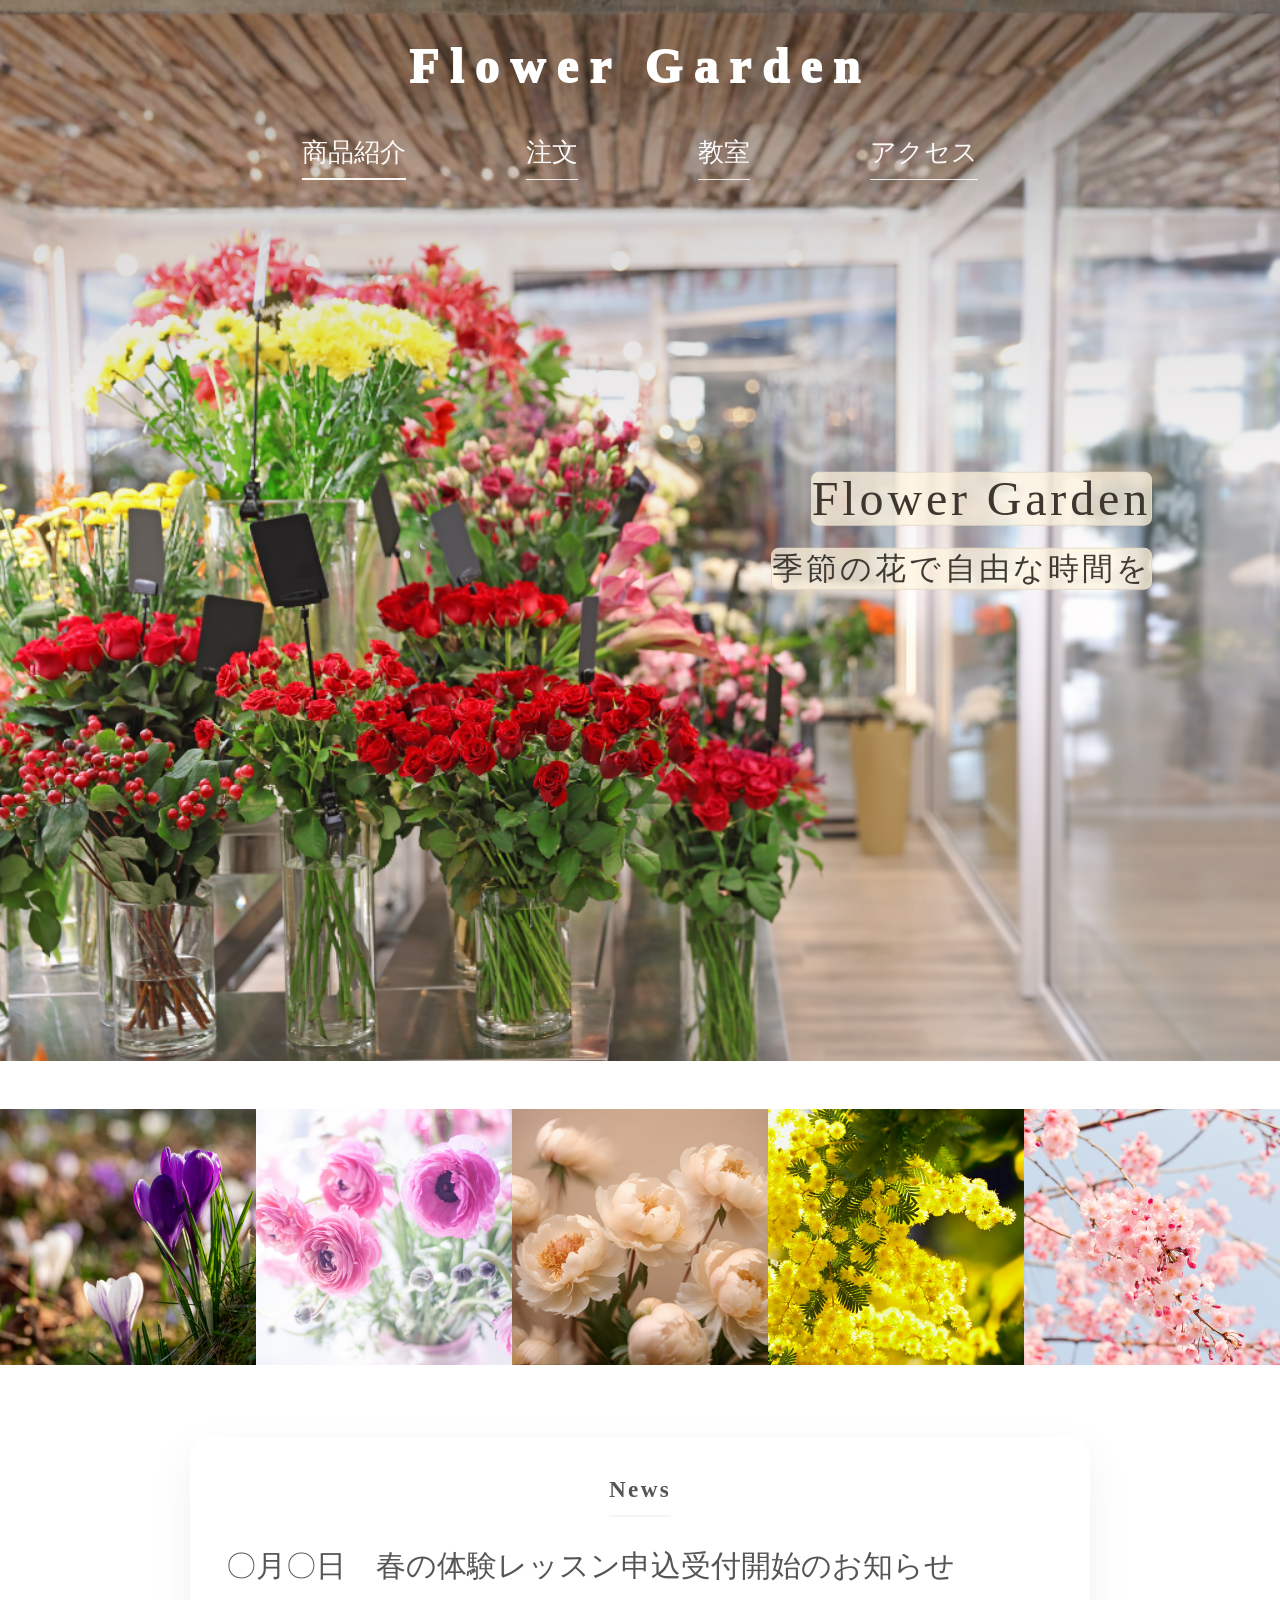
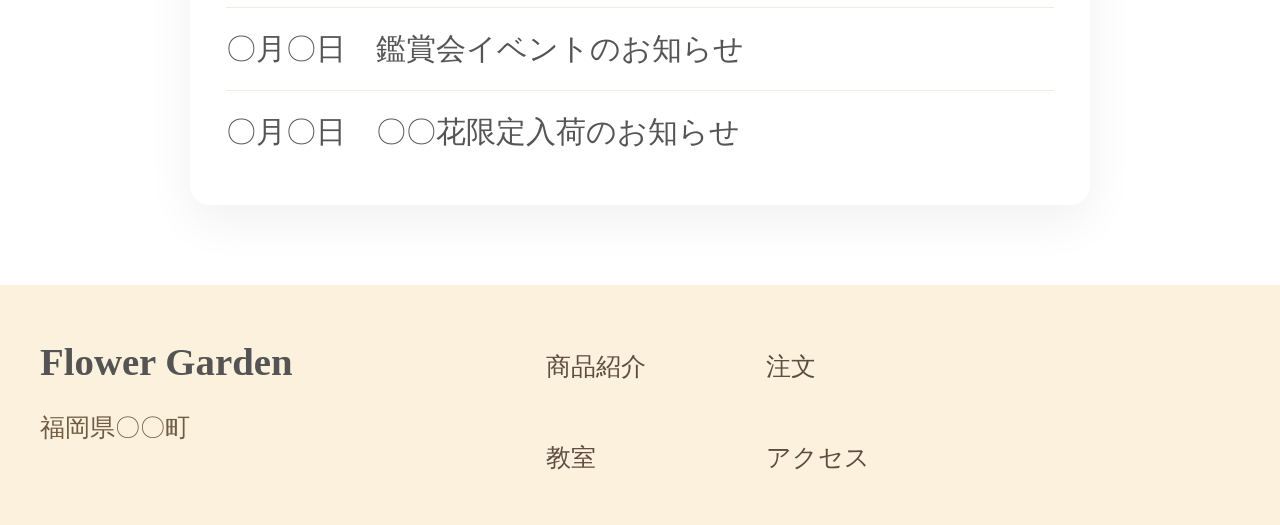
==== index.html @ ad6d9f2e "HPの完成" ====
<!DOCTYPE html>
<html lang="ja">
<head>
  <meta charset="UTF-8">
  <meta name="viewport" content="width=device-width, initial-scale=1.0">
  <title>Flower Garden</title>
  <link rel="stylesheet" href="css/style.css">
</head>
<body>
  <header class="hero-section">
    <img class="hero-image" src="images/top_background.png" alt="Flower Garden">
    <div class="hero-overlay"></div>
    <div class="site-header">
      <p class="site-title">Flower Garden</p>
      <nav class="site-nav">
        <a href="pages/products.html" class="active">商品紹介</a>
        <a href="pages/order.html">注文</a>
        <a href="pages/lesson.html">教室</a>
        <a href="pages/access.html">アクセス</a>
      </nav>
    </div>
    <div class="hero-copy">
      <h1>Flower Garden</h1>
      <p>季節の花で自由な時間を</p>
    </div>
  </header>

  <main>
    <section class="flower-gallery">
      <div class="gallery-item"><img src="images/top_flower1.png" alt="花の画像1"></div>
      <div class="gallery-item"><img src="images/top_flower2.png" alt="花の画像2"></div>
      <div class="gallery-item"><img src="images/top_flower3.png" alt="花の画像3"></div>
      <div class="gallery-item"><img src="images/top_flower4.png" alt="花の画像4"></div>
      <div class="gallery-item"><img src="images/top_flower5.png" alt="花の画像5"></div>
    </section>

    <section class="news-section" id="news">
      <div class="news-card">
        <h2>News</h2>
        <ul>
          <li>〇月〇日　春の体験レッスン申込受付開始のお知らせ</li>
          <li>〇月〇日　鑑賞会イベントのお知らせ</li>
          <li>〇月〇日　〇〇花限定入荷のお知らせ</li>
        </ul>
      </div>
    </section>
  </main>

  <footer class="site-footer">
    <div class="footer-brand">
      <h2>Flower Garden</h2>
      <p>福岡県〇〇町</p>
    </div>
    <div class="footer-links">
      <a href="pages/products.html">商品紹介</a>
      <a href="pages/order.html">注文</a>
      <a href="pages/lesson.html">教室</a>
      <a href="pages/access.html">アクセス</a>
    </div>
    <div class="footer-map">
      <iframe
        src="https://www.google.com/maps?q=%E7%A6%8F%E5%B2%A1%E7%9C%8C%E5%BA%81&output=embed"
        width="100%"
        height="170"
        style="border:0;"
        allowfullscreen=""
        loading="lazy"
        referrerpolicy="no-referrer-when-downgrade">
      </iframe>
    </div>
  </footer>
</body>
</html>
---- css/style.css ----
/* ページ全体のベース */
:root {
  color-scheme: light;
  color: #545454;
  background-color: white;
  font-family: "BIZ UDPMincho";
  line-height: 1.8;
}

* {
  box-sizing: border-box;
}

body {
  margin: 0;
  overflow-x: hidden;
}

a {
  color: inherit;
  text-decoration: none;
}

.hero-section {
  position: relative;
  padding: 0;
  display: block;
}

.hero-section.order-header {
  height: 240px;
  overflow: hidden;
}

.hero-section.order-header .hero-image {
  width: 100%;
  height: 100%;
  object-fit: cover;
  object-position: top;
}

.hero-image {
  display: block;
  width: 100%;
  height: auto;
}

.hero-overlay {
  position: absolute;
  inset: 0;
  background: linear-gradient(180deg, rgba(0,0,0,0.34) 0%, rgba(0,0,0,0.12) 24%, rgba(0,0,0,0) 55%);
}

.hero-section.order-header .hero-overlay {
  background: rgba(0,0,0,0.34); /* ← これだけでOK */
}

.hero-content {
  position: absolute;
  inset: 0;
  width: 100%;
  margin: 0;
  padding: 0;
  z-index: 1;
  display: flex;
  flex-direction: column;
  justify-content: flex-end;
  padding-bottom: 40px;
}

.site-header {
  position: absolute;
  top: 24px;
  left: 0;
  width: 100%;
  display: flex;
  flex-direction: column;
  align-items: center;
  gap: 20px;
  padding: 0 24px;
  z-index: 2;
}

.site-title {
  font-size: 48px;
  font-weight: 1000;
  letter-spacing: 0.24em;
  color: white;
  margin: 0;
  text-shadow: 0 16px 40px rgba(0, 0, 0, 0.28);
}

.site-nav {
  display: flex;
  flex-wrap: wrap;
  gap: 120px;
  justify-content: center;
}

.site-nav a {
  color: white;
  font-size: 26px;
  font-weight: 500;
  opacity: 0.96;
  padding-bottom: 2px;
  border-bottom: 1px solid rgba(255,255,255,0.9);
  transition: opacity 0.2s ease, border-color 0.2s ease;
}

.site-nav a:hover {
  opacity: 1;
  border-color: rgba(255,255,255,1);
}

.site-nav a.active {
  border-bottom: 2px solid rgba(255,255,255,1);
  padding-bottom: 1px;
}

.hero-copy {
  position: absolute;
  top: 50%;
  right: 10%;
  transform: translateY(-50%);
  display: block;
  max-width: min(420px, calc(100% - 64px));
  width: auto;
  z-index: 2;
  text-align: right;
}

.hero-copy h1,
.hero-copy p {
  display: inline-block;
  background: rgba(255, 244, 223, 0.74);
  padding: 0px 0px;
  border-radius: 8px;
  border: 1px solid rgba(230, 216, 195, 0.9);
}

.hero-copy h1 {
  margin: 0 0 12px;
  font-size: 48px;
  font-weight: 400;
  letter-spacing: 0.08em;
  color: #3f362f;
  line-height: 1.1;
  white-space: nowrap;
  max-width: calc(100vw - 112px);
  overflow: hidden;
  text-overflow: ellipsis;
}

.hero-copy p {
  margin: 0;
  font-size: 30.8px;
  line-height: 1.3;
  color: #3f3a33;
  text-align: left;
  letter-spacing: 0.1em;
  max-width: calc(100vw - 112px);
}

.flower-gallery {
  display: grid;
  grid-template-columns: repeat(5, 1fr);
  gap: 0;
  width: 100vw;
  max-width: 100vw;
  margin: 48px 0 32px;
  position: relative;
  z-index: 2;
}

.gallery-item {
  overflow: hidden;
  border-radius: 0;
  box-shadow: none;
}

.gallery-item img {
  display: block;
  width: 100%;
  height: 100%;
  object-fit: cover;
}

.news-section {
  width: min(900px, calc(100% - 48px));
  margin: 0 auto 40px;
  padding: 40px 0;
}

.product-section {
  width: min(1080px, calc(100% - 48px));
  margin: 0 auto 40px;
  padding: 40px 0;
  text-align: center;
}

.order-section {
  width: min(980px, calc(100% - 48px));
  margin: 0 auto 34px;
  padding: 24px 0 0;
  text-align: center;
}

.order-section h1 {
  margin: 0 auto 16px;
  display: inline-block;
  font-size: 36px;
  font-weight: 400;
  line-height: 1.2;
  color: #555;
  padding: 0 36px 4px;
  border-bottom: 2px solid #555;
}

.order-visual {
  width: min(920px, 100%);
  min-height: 555px;
  margin: 0 auto;
  padding: 64px 30px 66px;
  background:
    linear-gradient(rgba(252, 252, 252, 0.8), rgba(252, 252, 252, 0.8)),
    url("../images/custom-1.png") center / cover no-repeat;
}

.custom-order-visual {
  width: min(920px, 100%);
  min-height: 0;
  padding: 18px 30px 66px;
}

.custom-order-copy {
  margin: 0 0 34px;
  color: #111;
  text-align: left;
}

.custom-order-copy h2 {
  margin: 0 0 28px;
  font-size: 28px;
  font-weight: 400;
  line-height: 1.4;
  color: #555;
}

.custom-order-copy p {
  margin: 0;
  font-size: 22px;
  line-height: 1.8;
}

.order-form {
  width: min(860px, 100%);
  margin: 0 auto;
  padding: 22px 24px 40px;
  background: rgba(88, 88, 88, 0.72);
  border-radius: 36px;
  color: white;
  text-align: left;
}

.order-form h2 {
  margin: 0 0 6px;
  font-size: 24px;
  font-weight: 700;
  line-height: 1.35;
  text-align: center;
}

.order-form label,
.order-form legend {
  display: block;
  margin: 6px 0 2px;
  font-size: 20px;
  font-weight: 700;
  line-height: 1.4;
}

.order-form input[type="text"],
.order-form input[type="tel"],
.order-form input[type="email"],
.order-form textarea {
  display: block;
  width: 100%;
  padding: 4px 10px;
  border: 3px solid #9fcda2;
  border-radius: 8px;
  background: white;
  color: #333;
  font: inherit;
  line-height: 1.2;
}

.order-form input[type="text"],
.order-form input[type="tel"],
.order-form input[type="email"] {
  height: 34px;
}

.order-form textarea {
  min-height: 150px;
  resize: vertical;
}

.order-form input:focus,
.order-form textarea:focus {
  outline: 2px solid #0bb653;
  outline-offset: 1px;
}

.order-form fieldset {
  margin: 6px 0 2px;
  padding: 0;
  border: 0;
}

.custom-order-form {
  width: min(820px, 100%);
  padding: 14px 14px 20px;
  border-radius: 32px;
}

.checkbox-list {
  display: grid;
  grid-template-columns: repeat(3, max-content);
  gap: 0 28px;
  width: 100%;
  min-height: 44px;
  padding: 6px 10px;
  align-items: center;
  background: white;
  border: 3px solid #9fcda2;
  border-radius: 8px;
  color: #333;
}

.checkbox-list label {
  display: inline-flex;
  align-items: center;
  margin: 0;
  font-size: 16px;
  font-weight: 400;
  line-height: 1.3;
  white-space: nowrap;
}

.checkbox-list input {
  width: 14px;
  height: 14px;
  margin: 0 4px 0 0;
}

.form-actions {
  margin-top: 20px;
  text-align: center;
}

.order-submit {
  min-width: 120px;
  padding: 8px 32px;
  border: 0;
  border-radius: 999px;
  background: #08b853;
  color: white;
  font: inherit;
  font-size: 20px;
  line-height: 1.2;
  cursor: pointer;
  transition: transform 0.15s ease, opacity 0.15s ease;
}

.order-submit:hover {
  transform: translateY(-1px);
  opacity: 0.92;
}

.lesson-section {
  width: min(980px, calc(100% - 48px));
  margin: 0 auto 34px;
  padding: 24px 0 0;
  color: #111;
}

.lesson-section h1 {
  margin: 0 auto 22px;
  display: table;
  font-size: 36px;
  font-weight: 400;
  line-height: 1.2;
  color: #555;
  padding: 0 36px 4px;
  border-bottom: 2px solid #555;
}

.lesson-intro,
.lesson-feature {
  width: min(760px, 100%);
  margin: 0 auto;
  font-size: 21px;
  line-height: 1.8;
}

.lesson-intro p {
  margin: 0 0 34px;
}

.lesson-intro dl {
  margin: 0 0 50px;
}

.lesson-intro dl div {
  display: flex;
}

.lesson-intro dt,
.lesson-intro dd {
  margin: 0;
  font-weight: 400;
}

.lesson-month {
  margin: 0 0 2px;
  color: #f43c55;
  font-weight: 700;
}

.lesson-feature p {
  margin: 0 0 28px;
}

.lesson-image-wrap {
  width: min(620px, 100%);
  margin: 28px auto 64px;
}

.lesson-image-wrap img {
  display: block;
  width: 100%;
  height: auto;
  border-radius: 12px;
}

.lesson-form {
  width: min(760px, 100%);
  margin: 0 auto;
  padding: 12px 14px 24px;
  background: #fff3dd;
  border: 2px solid #bee5bf;
  border-radius: 32px;
  color: #111;
  text-align: left;
}

.lesson-form h2 {
  margin: 0 0 4px;
  font-size: 24px;
  font-weight: 400;
  line-height: 1.4;
  text-align: center;
}

.lesson-form label,
.lesson-form legend {
  display: block;
  margin: 8px 0 4px;
  font-size: 20px;
  font-weight: 400;
  line-height: 1.4;
}

.lesson-form input[type="text"],
.lesson-form input[type="tel"],
.lesson-form input[type="email"] {
  display: block;
  width: 100%;
  height: 36px;
  padding: 4px 10px;
  border: 3px solid #aee4b7;
  border-radius: 8px;
  background: white;
  color: #333;
  font: inherit;
  line-height: 1.2;
}

.lesson-form fieldset {
  margin: 8px 0 0;
  padding: 0;
  border: 0;
}

.lesson-date-list {
  display: grid;
  gap: 14px;
  min-height: 206px;
  padding: 10px;
  background: white;
  border: 3px solid #aee4b7;
  border-radius: 8px;
}

.lesson-date-list label {
  display: inline-flex;
  align-items: center;
  margin: 0;
  font-size: 16px;
  line-height: 1.4;
}

.lesson-date-list input {
  width: 14px;
  height: 14px;
  margin: 0 3px 0 0;
}

.lesson-form input:focus {
  outline: 2px solid #f43c55;
  outline-offset: 1px;
}

.lesson-submit {
  min-width: 126px;
  padding: 8px 28px;
  border: 0;
  border-radius: 999px;
  background: #f43c55;
  color: white;
  font: inherit;
  font-size: 20px;
  line-height: 1.2;
  cursor: pointer;
  transition: transform 0.15s ease, opacity 0.15s ease;
}

.lesson-submit:hover {
  transform: translateY(-1px);
  opacity: 0.92;
}

.access-section {
  width: min(980px, calc(100% - 48px));
  margin: 0 auto 34px;
  padding: 24px 0 0;
  color: #555;
  text-align: center;
}

.access-section h1 {
  margin: 0 auto 16px;
  display: inline-block;
  font-size: 36px;
  font-weight: 400;
  line-height: 1.2;
  color: #555;
  padding: 0 36px 4px;
  border-bottom: 2px solid #555;
}

.access-shop-image {
  width: 100%;
  margin: 0 auto 28px;
}

.access-shop-image img {
  display: block;
  width: 100%;
  height: auto;
}

.access-map {
  width: min(680px, 100%);
  height: 330px;
  margin: 0 auto 28px;
}

.access-map iframe {
  display: block;
  width: 100%;
  height: 100%;
}

.access-info {
  width: min(520px, 100%);
  margin: 0 auto;
  padding: 28px 20px 26px;
  background: #f9e8e8;
  border-radius: 28px;
  color: #555;
  text-align: left;
  font-size: 16px;
  line-height: 1.65;
}

.access-info p {
  margin: 0 0 22px;
}

.access-info p:last-child {
  margin-bottom: 0;
}

.product-section h1 {
  margin: 0 auto 32px;
  display: inline-block;
  font-size: 48px;
  letter-spacing: 0.1em;
  color: #3f362f;
  padding-bottom: 8px;
  border-bottom: 2px solid #3f362f;
  text-align: center;
}

.product-section h2 {
  font-size: 36px;
}

.category-group {
  margin-bottom: 48px;
}

.category-title {
  margin: 0 0 24px;
  font-size: 1.7rem;
  color: #3f362f;
  border-bottom: 1px solid #e9dcc8;
  padding-bottom: 12px;
  text-align: left;
}

.product-grid {
  display: grid;
  grid-template-columns: repeat(3, minmax(0, 1fr));
  gap: 40px;
}

.product-card {
  background: white;
  border: none;
  display: flex;
  flex-direction: column;
}

.product-image-wrap {
  position: relative;
  width: 100%;
  padding: 0; 
}

.product-image-wrap::before {
  content: "";
  position: absolute;
  top: -2px;
  left: -2px;
  right: -2px;
  bottom: -2px;
  background: rgba(255, 117, 31, 0.4);
  filter: blur(15px);
  z-index: 0;
  border-radius: 3px;
}

.product-image-wrap img {
  position: relative;
  z-index: 1;
  width: 100%;
  display: block;
  object-fit: cover;
  aspect-ratio: 1 / 1;
}

.product-card.portrait img {
  aspect-ratio: 3 / 4;
}

.product-card-content {
  padding: 22px;
  display: flex;
  flex-direction: column;
  flex-grow: 1
}

.product-card h3 {
  margin: 0;
  font-size: 20px;
  color: #c72d46;
  letter-spacing: 1px;
}

.product-card p {
  margin: 0 auto 20px auto;
  color: #555;
  line-height: 1.7;
  font-size: 18px;
  text-align: left;
  max-width: 100%;
}

.product-card .price {
  margin-top: auto;
  color: #3f362f;
  margin-bottom: 16px;
  font-size: 20px;
}

.custom-order-wrap {
  text-align: center;
  margin: 30px 0;
}

.btn-primary {
  display: inline-block;
  padding: 14px 30px;
  background-color: #bee5bf; 
  color: #000000; 
  border: none;
  border-radius: 999px; 
  font-size: 20px;
  text-align: center;
  cursor: pointer;
  line-height:1.6;
  transition: transform 0.15s ease, box-shadow 0.15s ease, opacity 0.15s ease;
}

.btn-primary:hover {
  transform: translateY(-1px);
  box-shadow: 0 5px 10px rgba(0,0,0,0.25);
  opacity: 0.95;
}

.btn-primary:active {
  transform: translateY(1px);
  box-shadow: 0 2px 4px rgba(0,0,0,0.2);
  opacity: 0.9;
}

@media (max-width: 960px) {
  .product-grid {
    grid-template-columns: repeat(2, minmax(0, 1fr));
  }

  .order-visual {
    padding: 44px 26px 48px;
  }

  .custom-order-visual {
    padding: 18px 24px 48px;
  }

  .custom-order-copy p {
    font-size: 20px;
  }

  .lesson-intro,
  .lesson-feature,
  .lesson-form {
    width: min(760px, 100%);
  }

  .access-map {
    height: 300px;
  }

  .flower-gallery {
    grid-template-columns: repeat(2, minmax(0, 1fr));
    margin-top: -40px;
  }

  .site-footer {
    grid-template-columns: 1fr;
  }
}

@media (max-width: 640px) {
  .product-grid {
    grid-template-columns: 1fr;
  }

  .hero-section.order-header {
    height: 178px;
  }

  .order-section {
    width: min(100% - 20px, 980px);
    padding-top: 18px;
  }

  .order-section h1 {
    font-size: 30px;
  }

  .order-visual {
    min-height: auto;
    padding: 32px 14px 36px;
  }

  .custom-order-visual {
    padding: 18px 12px 34px;
  }

  .custom-order-copy {
    margin-bottom: 24px;
  }

  .custom-order-copy h2 {
    font-size: 23px;
    margin-bottom: 18px;
  }

  .custom-order-copy p {
    font-size: 17px;
    line-height: 1.75;
  }

  .lesson-section {
    width: min(100% - 20px, 980px);
    padding-top: 18px;
  }

  .lesson-section h1 {
    font-size: 30px;
  }

  .lesson-intro,
  .lesson-feature {
    font-size: 17px;
  }

  .lesson-intro p {
    margin-bottom: 24px;
  }

  .lesson-intro dl {
    margin-bottom: 36px;
  }

  .lesson-image-wrap {
    margin-bottom: 42px;
  }

  .lesson-form {
    padding: 14px 10px 24px;
    border-radius: 24px;
  }

  .lesson-form h2 {
    font-size: 22px;
  }

  .lesson-form label,
  .lesson-form legend {
    font-size: 17px;
  }

  .lesson-date-list {
    gap: 12px;
  }

  .access-section {
    width: min(100% - 20px, 980px);
    padding-top: 18px;
  }

  .access-section h1 {
    font-size: 30px;
  }

  .access-shop-image img {
    aspect-ratio: 4 / 3;
  }

  .access-map {
    height: 260px;
  }

  .access-info {
    border-radius: 22px;
    font-size: 15px;
  }

  .order-form {
    padding: 20px 12px 32px;
    border-radius: 24px;
  }

  .custom-order-form {
    padding: 18px 10px 24px;
  }

  .order-form h2 {
    font-size: 22px;
  }

  .order-form label,
  .order-form legend {
    font-size: 17px;
  }

  .checkbox-list {
    grid-template-columns: repeat(2, max-content);
    gap: 2px 18px;
  }

  .order-form textarea {
    min-height: 120px;
  }

  .site-header {
    flex-direction: column;
    align-items: flex-start;
    gap: 14px;
    top: 16px;
  }

  .site-nav {
    flex-wrap: wrap;
    gap: 14px;
  }

  .hero-copy {
    margin: 0 0 40px auto;
    padding: 20px;
  }

  .flower-gallery {
    grid-template-columns: 1fr;
    margin-top: 24px;
  }
}

.news-card {
  background: white;
  border-radius: 20px;
  padding: 32px 36px;
  box-shadow: 0 16px 48px rgba(17, 17, 17, 0.06);
}

.news-card h2 {
  margin: 0 auto 8px;
  font-size: 1.45rem;
  letter-spacing: 0.1em;
  text-align: center;
  color: #555;
  position: relative;
  display: table;
}

.news-card h2::after {
  content: "";
  display: block;
  width: 100%;
  height: 2px;
  background: whitesmoke;
  margin: 4px auto 0;
}

.news-card ul {
  list-style: none;
  margin: 0;
  padding: 0;
}

.news-card li {
  padding: 14px 0;
  font-size:30px;
  border-bottom: 1px solid #f0ebe4;
  color: #555;
}

.news-card li:last-child {
  border-bottom: none;
}

.site-footer {
  background: #fbf1dd;
  padding: 42px 40px 28px;
  display: grid;
  grid-template-columns: 1.4fr 1fr 1fr;
  gap: 18px;
  width: 100%;
  margin: 0;
  border-radius: 0;
}

.footer-brand h2 {
  margin: 0 0 8px;
  font-size: 38.8px;
}

.footer-brand p {
  margin: 0;
  color: #6f5d43;
  font-size: 25px;
}

.footer-links {
  display: grid;
  grid-template-columns: repeat(2, max-content);
  gap: 12px 120px;
  justify-content: center;
  align-items: center;
}

.footer-links a {
  color: #5f4c3d;
  font-size: 25px;
}

.footer-map {
  display: flex;
  align-items: center;
  justify-content: center;
}

.map-placeholder {
  width: 100%;
  min-height: 170px;
  border-radius: 20px;
  background: repeating-linear-gradient(45deg, #e9dcc8 0 16px, #f7eddf 16px 32px);
  display: flex;
  align-items: center;
  justify-content: center;
  color: #7a6751;
  font-weight: 700;
  letter-spacing: 0.12em;
}

@media (max-width: 960px) {
  .flower-gallery {
    grid-template-columns: repeat(2, minmax(0, 1fr));
    margin-top: -40px;
  }

  .site-footer {
    grid-template-columns: 1fr;
  }
}

@media (max-width: 640px) {
  .site-header {
    flex-direction: column;
    align-items: flex-start;
    gap: 14px;
    top: 16px;
  }

  .site-nav {
    flex-wrap: wrap;
    gap: 14px;
  }

  .hero-copy {
    margin: 0 0 40px auto;
    padding: 20px;
  }

  .flower-gallery {
    grid-template-columns: 1fr;
    margin-top: 24px;
  }
}
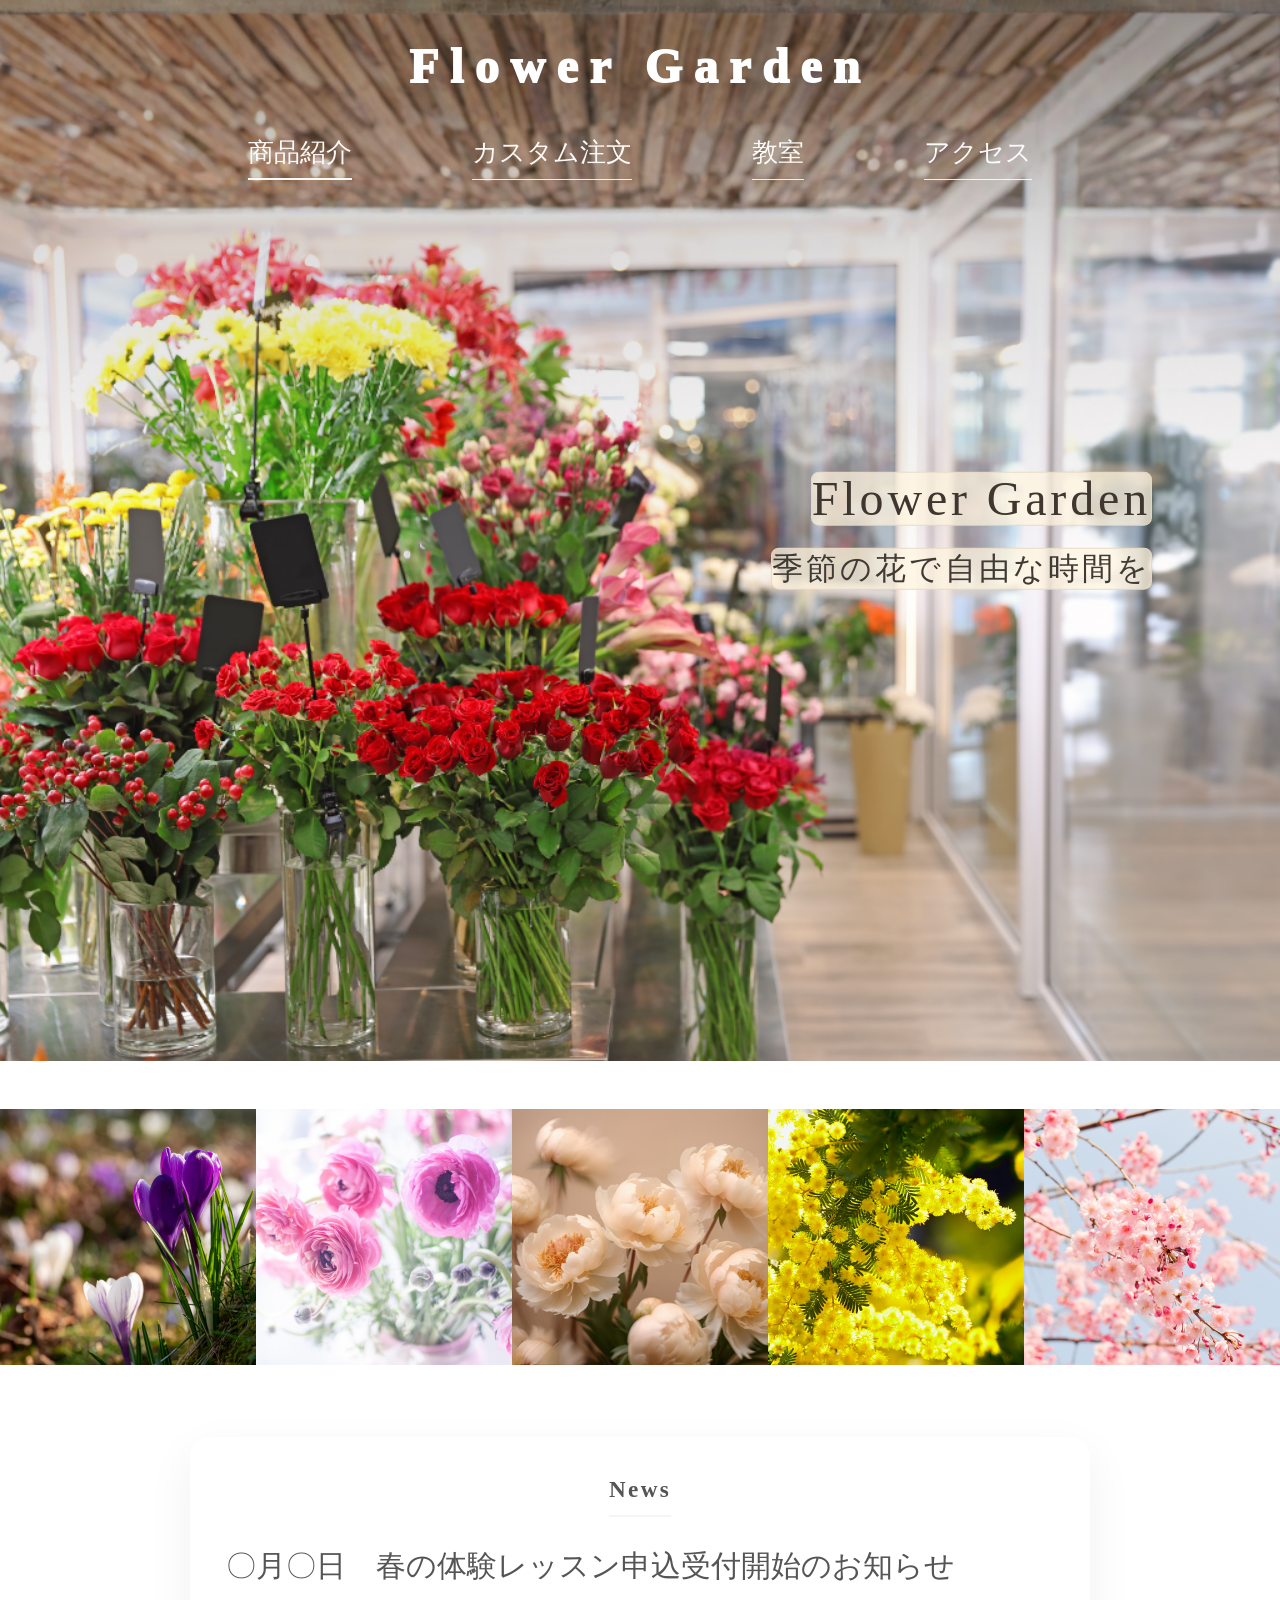
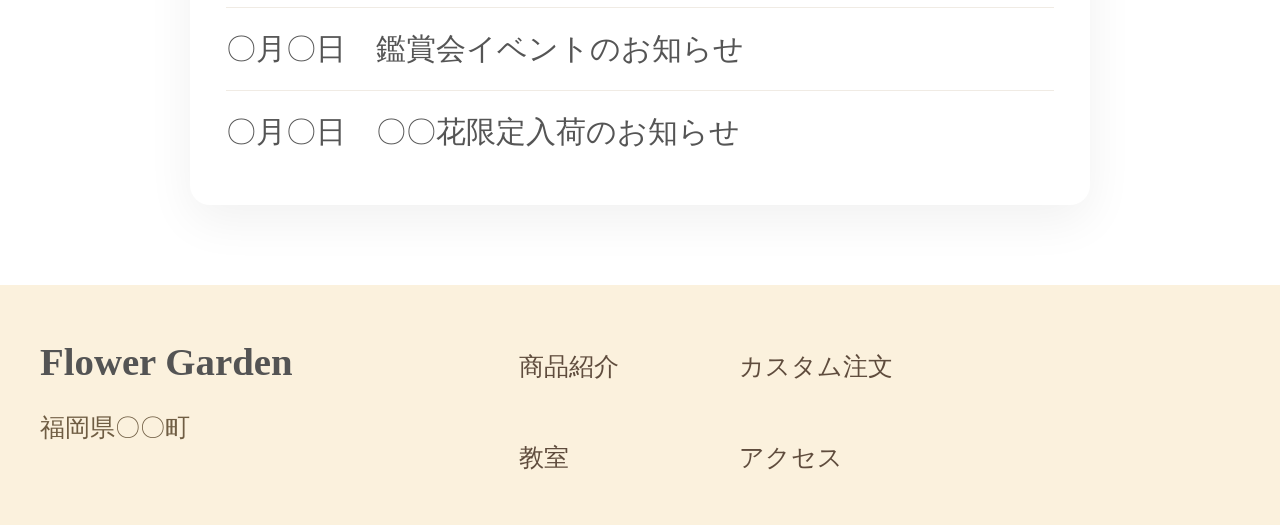
==== commit d12e92e0: "ヘッダー、フッターの注文をカスタム注文に変更、リンク先も変更しました。" ====
--- a/index.html
+++ b/index.html
@@ -14,7 +14,7 @@
       <p class="site-title">Flower Garden</p>
       <nav class="site-nav">
         <a href="pages/products.html" class="active">商品紹介</a>
-        <a href="pages/order.html">注文</a>
+        <a href="pages/custom-order.html">カスタム注文</a>
         <a href="pages/lesson.html">教室</a>
         <a href="pages/access.html">アクセス</a>
       </nav>
@@ -53,7 +53,7 @@
     </div>
     <div class="footer-links">
       <a href="pages/products.html">商品紹介</a>
-      <a href="pages/order.html">注文</a>
+      <a href="pages/custom-order.html">カスタム注文</a>
       <a href="pages/lesson.html">教室</a>
       <a href="pages/access.html">アクセス</a>
     </div>
--- a/css/style.css
+++ b/css/style.css
@@ -206,30 +206,33 @@
 }
 
 .order-section h1 {
-  margin: 0 auto 16px;
   display: inline-block;
-  font-size: 36px;
-  font-weight: 400;
-  line-height: 1.2;
-  color: #555;
-  padding: 0 36px 4px;
-  border-bottom: 2px solid #555;
+  margin: 0 auto 32px;
+  font-size: 48px;
+  letter-spacing: 0.1em;
+  color: #3f362f;
+  padding-bottom: 8px;
+  border-bottom: 2px solid #3f362f;
+  text-align: center;
 }
 
 .order-visual {
   width: min(920px, 100%);
   min-height: 555px;
   margin: 0 auto;
-  padding: 64px 30px 66px;
+  padding: 20px 30px 34px;
   background:
     linear-gradient(rgba(252, 252, 252, 0.8), rgba(252, 252, 252, 0.8)),
-    url("../images/custom-1.png") center / cover no-repeat;
+    url("../images/order-21.png") center / cover no-repeat;
 }
 
 .custom-order-visual {
   width: min(920px, 100%);
   min-height: 0;
   padding: 18px 30px 66px;
+  background:
+    linear-gradient(rgba(252, 252, 252, 0.8), rgba(252, 252, 252, 0.8)),
+    url("../images/custom-1.png") center / cover no-repeat;
 }
 
 .custom-order-copy {
@@ -270,6 +273,44 @@
   text-align: center;
 }
 
+.product-order-form {
+  width: min(790px, 100%);
+  padding: 22px 14px 10px;
+}
+
+.product-order-form h2 {
+  margin-bottom: 10px;
+  font-size: 18px;
+}
+
+.order-product-summary {
+  margin: 0 0 10px;
+  color: white;
+}
+
+.order-product-summary p {
+  margin: 0 0 6px;
+  font-size: 26px;
+  line-height: 1.25;
+}
+
+.order-product-summary span {
+  margin-left: 2px;
+}
+
+.product-order-form label,
+.product-order-form legend {
+  margin: 4px 0 1px;
+  font-size: 16px;
+}
+
+.product-order-form input[type="text"],
+.product-order-form input[type="tel"],
+.product-order-form input[type="email"] {
+  height: 31px;
+  padding: 2px 8px;
+}
+
 .order-form label,
 .order-form legend {
   display: block;
@@ -297,7 +338,7 @@
 .order-form input[type="text"],
 .order-form input[type="tel"],
 .order-form input[type="email"] {
-  height: 34px;
+  height: 48px;
 }
 
 .order-form textarea {
@@ -385,14 +426,14 @@
 }
 
 .lesson-section h1 {
-  margin: 0 auto 22px;
+  margin: 0 auto 32px;
   display: table;
-  font-size: 36px;
-  font-weight: 400;
-  line-height: 1.2;
-  color: #555;
-  padding: 0 36px 4px;
-  border-bottom: 2px solid #555;
+  font-size: 48px;
+  letter-spacing: 0.1em;
+  color: #3f362f;
+  padding-bottom: 8px;
+  border-bottom: 2px solid #3f362f;
+  text-align: center;
 }
 
 .lesson-intro,
@@ -432,15 +473,26 @@
 }
 
 .lesson-image-wrap {
+  position: relative;
   width: min(620px, 100%);
-  margin: 28px auto 64px;
+  margin: 48px auto 90px;
 }
 
 .lesson-image-wrap img {
   display: block;
   width: 100%;
   height: auto;
-  border-radius: 12px;
+}
+
+.lesson-image-wrap::after {
+  content: "";
+  position: absolute;
+  inset: 0;
+  background: #efb972;
+  transform: rotate(-10deg) translate(-10px, 14px);
+  filter: blur(20px);
+  z-index: -1; /* ← 影を画像の後ろへ確実に配置 */
+  opacity: 0.55;
 }
 
 .lesson-form {
@@ -476,7 +528,7 @@
 .lesson-form input[type="email"] {
   display: block;
   width: 100%;
-  height: 36px;
+  height: 48px;
   padding: 4px 10px;
   border: 3px solid #aee4b7;
   border-radius: 8px;
@@ -540,8 +592,12 @@
   opacity: 0.92;
 }
 
+input[type="radio"] {
+  transform: scale(1.3); /* ← 数字を変えると大きさ調整できる */
+  margin-right: 16px;     /* 拡大でズレるので余白を調整 */
+}
+
 .access-section {
-  width: min(980px, calc(100% - 48px));
   margin: 0 auto 34px;
   padding: 24px 0 0;
   color: #555;
@@ -549,31 +605,35 @@
 }
 
 .access-section h1 {
-  margin: 0 auto 16px;
+  margin: 0 auto 32px;
   display: inline-block;
-  font-size: 36px;
-  font-weight: 400;
-  line-height: 1.2;
-  color: #555;
-  padding: 0 36px 4px;
-  border-bottom: 2px solid #555;
+  font-size: 48px;
+  letter-spacing: 0.1em;
+  color: #3f362f;
+  padding-bottom: 8px;
+  border-bottom: 2px solid #3f362f;
+  text-align: center;
 }
 
 .access-shop-image {
-  width: 100%;
+  width: 100vw;
   margin: 0 auto 28px;
+  margin-left: calc(50% - 50vw);
+  overflow: hidden;
+  background-repeat: no-repeat;
 }
 
 .access-shop-image img {
   display: block;
   width: 100%;
   height: auto;
+  object-fit: cover;
 }
 
 .access-map {
-  width: min(680px, 100%);
-  height: 330px;
-  margin: 0 auto 28px;
+  width: 80%;
+  height: 990px;
+  margin: 48px auto 48px;
 }
 
 .access-map iframe {
@@ -583,14 +643,14 @@
 }
 
 .access-info {
-  width: min(520px, 100%);
+  width: 70%;
   margin: 0 auto;
   padding: 28px 20px 26px;
   background: #f9e8e8;
   border-radius: 28px;
   color: #555;
   text-align: left;
-  font-size: 16px;
+  font-size:28px;
   line-height: 1.65;
 }
 
@@ -742,7 +802,7 @@
   }
 
   .order-visual {
-    padding: 44px 26px 48px;
+    padding: 20px 24px 34px;
   }
 
   .custom-order-visual {
@@ -788,12 +848,12 @@
   }
 
   .order-section h1 {
-    font-size: 30px;
+    font-size: 48px;
   }
 
   .order-visual {
     min-height: auto;
-    padding: 32px 14px 36px;
+    padding: 18px 12px 30px;
   }
 
   .custom-order-visual {
@@ -820,7 +880,7 @@
   }
 
   .lesson-section h1 {
-    font-size: 30px;
+    font-size: 48px;
   }
 
   .lesson-intro,
@@ -864,7 +924,7 @@
   }
 
   .access-section h1 {
-    font-size: 30px;
+    font-size: 48px;
   }
 
   .access-shop-image img {
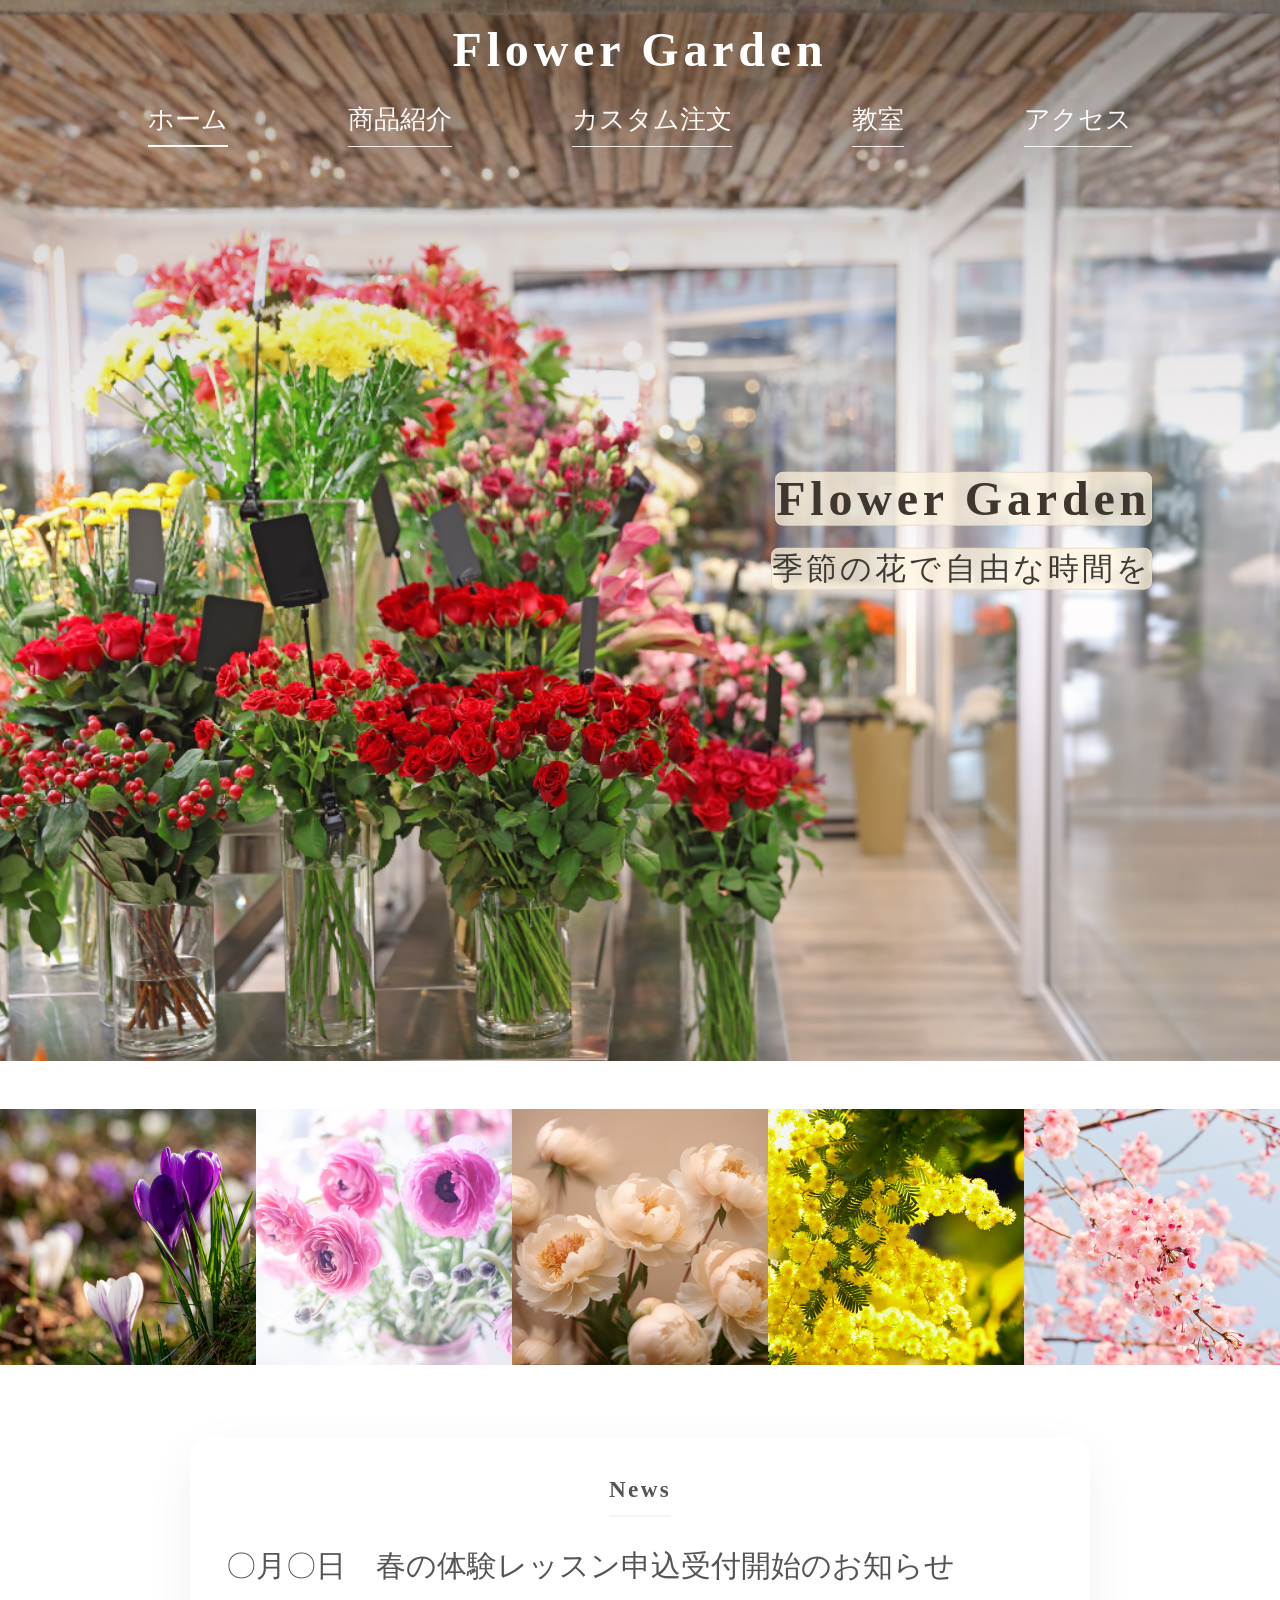
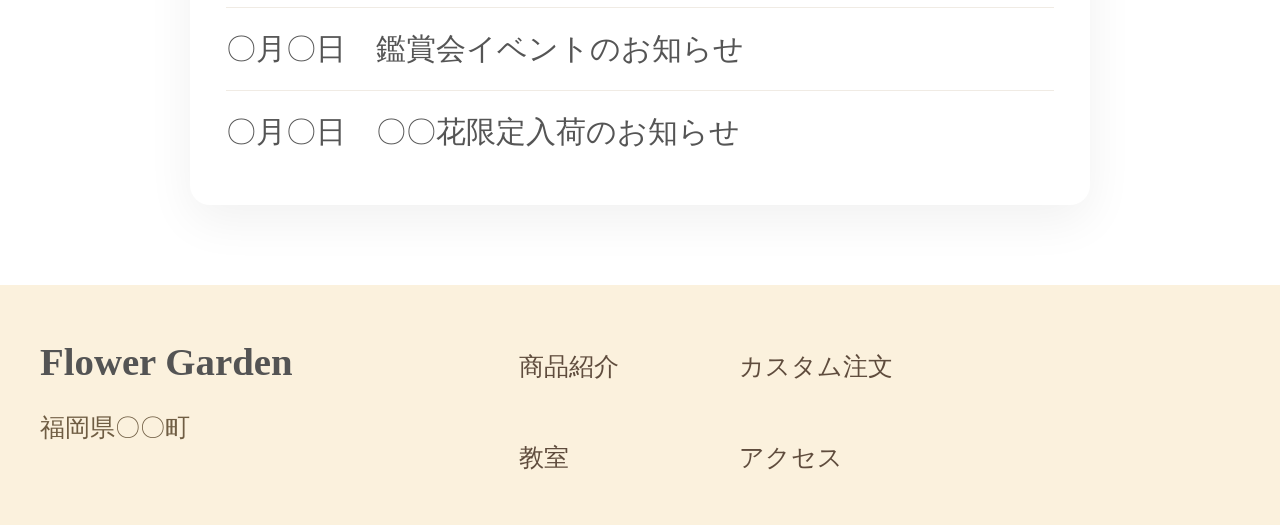
==== commit 1501194c: "ヘッダー背景画像を変更するため、以下のファイルを編集しました。" ====
--- a/index.html
+++ b/index.html
@@ -13,7 +13,8 @@
     <div class="site-header">
       <p class="site-title">Flower Garden</p>
       <nav class="site-nav">
-        <a href="pages/products.html" class="active">商品紹介</a>
+        <a href="index.html" class="active">ホーム</a>
+        <a href="pages/products.html">商品紹介</a>
         <a href="pages/custom-order.html">カスタム注文</a>
         <a href="pages/lesson.html">教室</a>
         <a href="pages/access.html">アクセス</a>
--- a/css/style.css
+++ b/css/style.css
@@ -5,10 +5,19 @@
   background-color: white;
   font-family: "BIZ UDPMincho";
   line-height: 1.8;
+  --heading-size: 48px;
+  --heading-weight: 700;
+  --heading-letter-spacing: 0.1em;
+  --heading-color: #3f362f;
+  --heading-line-height: 1.1;
 }
 
 * {
   box-sizing: border-box;
+}
+
+html {
+  overflow-y: scroll;
 }
 
 body {
@@ -19,6 +28,19 @@
 a {
   color: inherit;
   text-decoration: none;
+}
+
+.site-title,
+.hero-copy h1,
+.order-section h1,
+.lesson-section h1,
+.access-section h1,
+.product-section h1 {
+  font-size: var(--heading-size);
+  font-weight: var(--heading-weight);
+  letter-spacing: var(--heading-letter-spacing);
+  line-height: var(--heading-line-height);
+  color: var(--heading-color);
 }
 
 .hero-section {
@@ -28,15 +50,17 @@
 }
 
 .hero-section.order-header {
-  height: 240px;
+  height: 240px !important;
+  background-image: url("../images/header-1.png");
+  background-size: 100% 100%;
+  background-position: center top;
+  background-repeat: no-repeat;
+  position: relative;
   overflow: hidden;
 }
 
 .hero-section.order-header .hero-image {
-  width: 100%;
-  height: 100%;
-  object-fit: cover;
-  object-position: top;
+  display: none !important;
 }
 
 .hero-image {
@@ -49,10 +73,6 @@
   position: absolute;
   inset: 0;
   background: linear-gradient(180deg, rgba(0,0,0,0.34) 0%, rgba(0,0,0,0.12) 24%, rgba(0,0,0,0) 55%);
-}
-
-.hero-section.order-header .hero-overlay {
-  background: rgba(0,0,0,0.34); /* ← これだけでOK */
 }
 
 .hero-content {
@@ -82,9 +102,9 @@
 }
 
 .site-title {
-  font-size: 48px;
-  font-weight: 1000;
-  letter-spacing: 0.24em;
+  font-size: var(--heading-size);
+  font-weight: var(--heading-weight);
+  letter-spacing: var(--heading-letter-spacing);
   color: white;
   margin: 0;
   text-shadow: 0 16px 40px rgba(0, 0, 0, 0.28);
@@ -140,11 +160,11 @@
 
 .hero-copy h1 {
   margin: 0 0 12px;
-  font-size: 48px;
-  font-weight: 400;
-  letter-spacing: 0.08em;
-  color: #3f362f;
-  line-height: 1.1;
+  font-size: var(--heading-size);
+  font-weight: var(--heading-weight);
+  letter-spacing: var(--heading-letter-spacing);
+  color: var(--heading-color);
+  line-height: var(--heading-line-height);
   white-space: nowrap;
   max-width: calc(100vw - 112px);
   overflow: hidden;
@@ -616,15 +636,12 @@
 }
 
 .access-shop-image {
-  width: 100vw;
+  width: 100%;
   margin: 0 auto 28px;
-  margin-left: calc(50% - 50vw);
   overflow: hidden;
-  background-repeat: no-repeat;
 }
 
 .access-shop-image img {
-  display: block;
   width: 100%;
   height: auto;
   object-fit: cover;
@@ -671,6 +688,23 @@
   padding-bottom: 8px;
   border-bottom: 2px solid #3f362f;
   text-align: center;
+}
+
+.product-intro {
+  width: min(840px, 100%);
+  margin: 0 auto 40px;
+  color: #555;
+  font-size: 24px;
+  line-height: 1.8;
+  text-align: left;
+}
+
+.product-intro p {
+  margin: 0 0 28px;
+}
+
+.product-intro p:last-child {
+  margin-bottom: 0;
 }
 
 .product-section h2 {
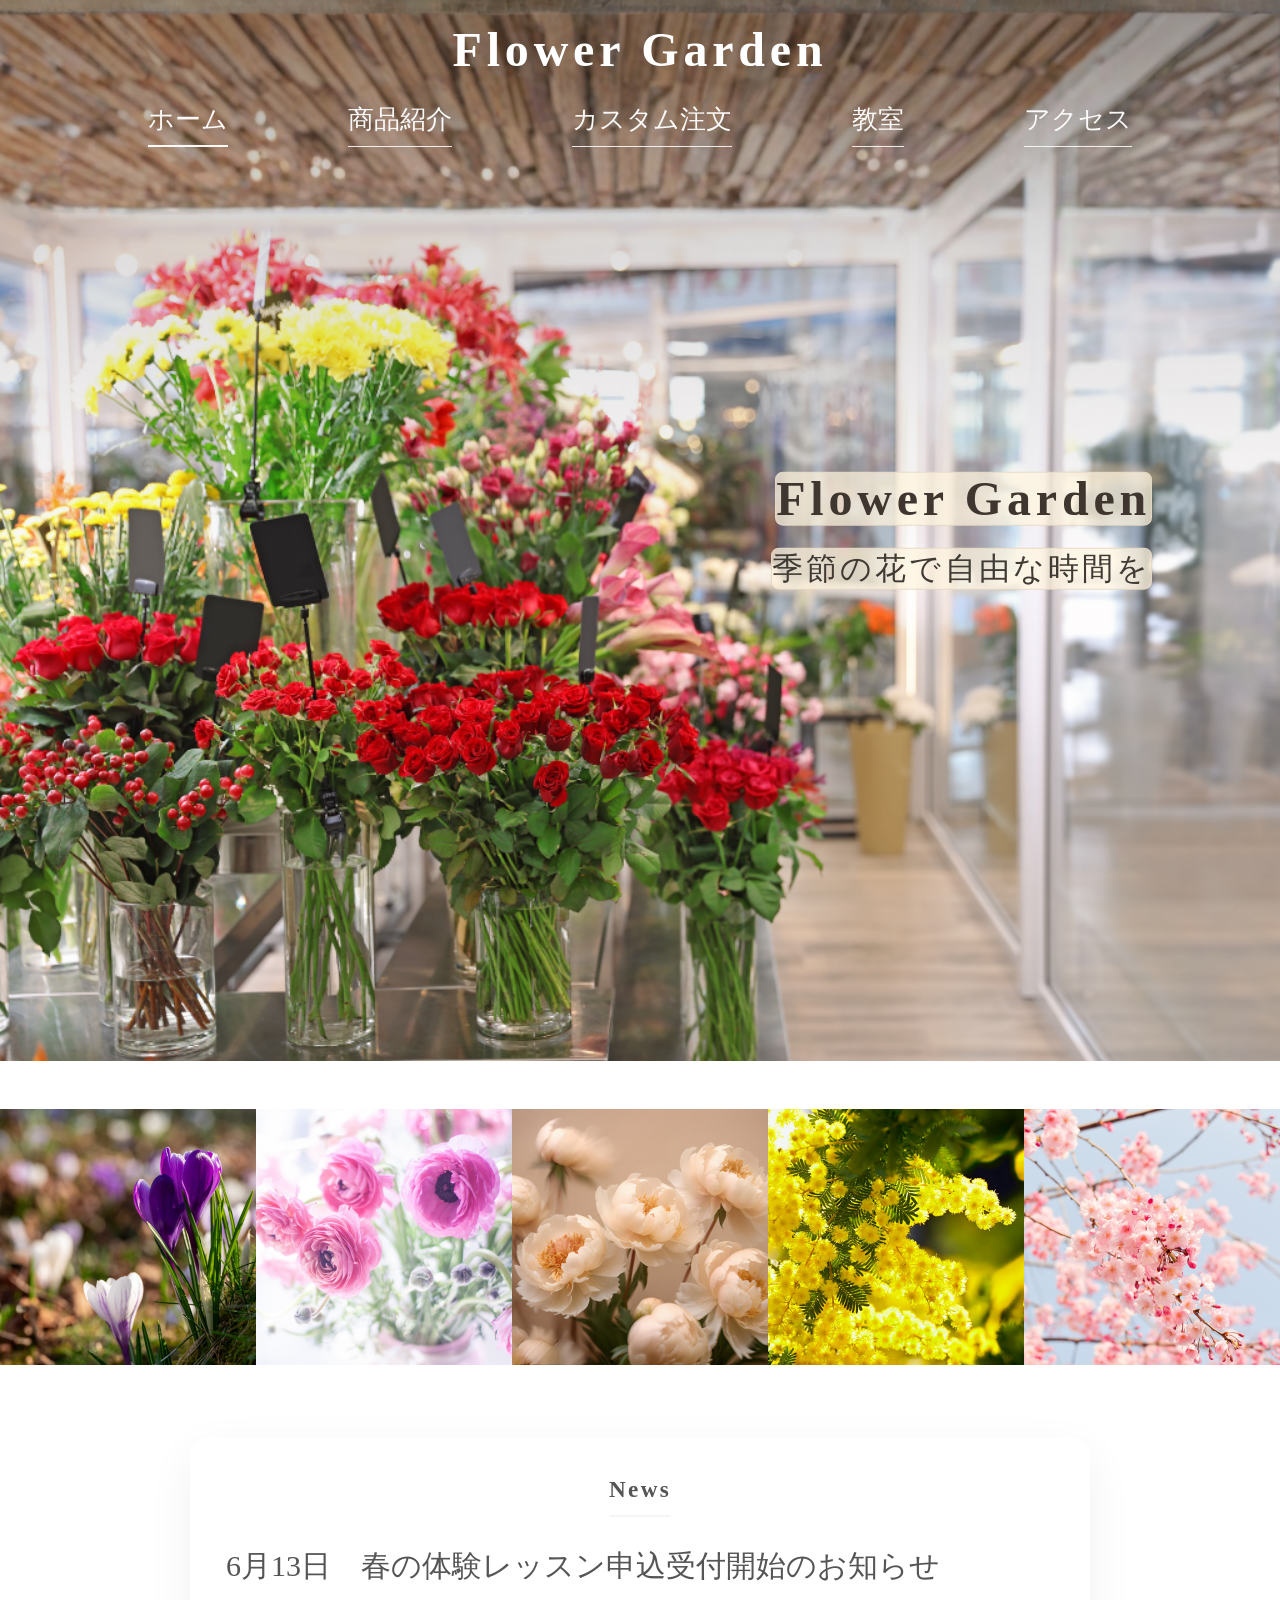
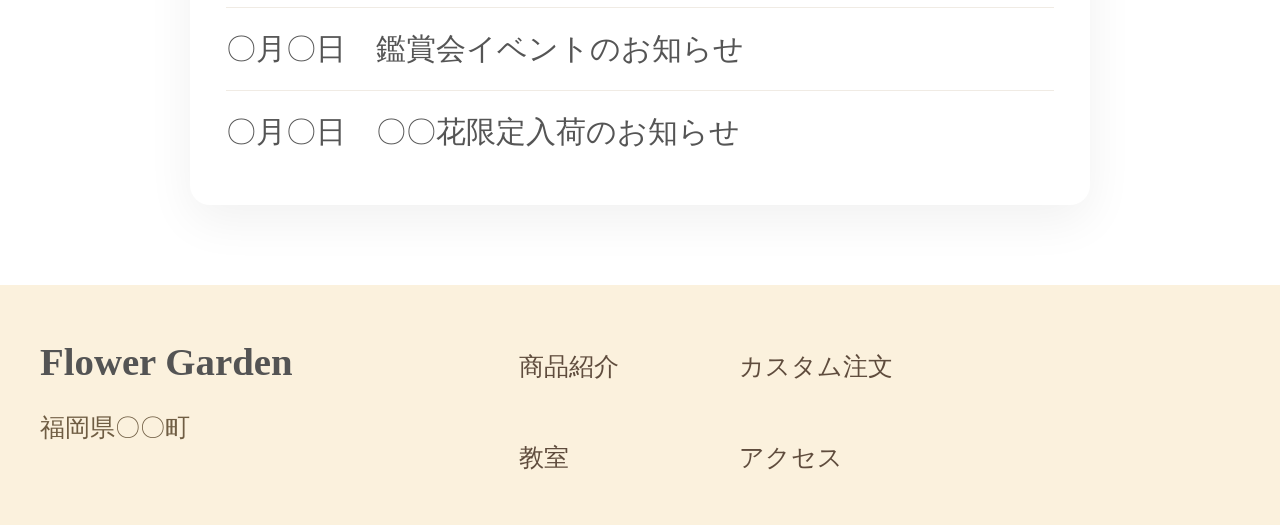
==== commit ee893c59: "イベント日付設定" ====
--- a/index.html
+++ b/index.html
@@ -39,7 +39,7 @@
       <div class="news-card">
         <h2>News</h2>
         <ul>
-          <li>〇月〇日　春の体験レッスン申込受付開始のお知らせ</li>
+          <li>6月13日　春の体験レッスン申込受付開始のお知らせ</li>
           <li>〇月〇日　鑑賞会イベントのお知らせ</li>
           <li>〇月〇日　〇〇花限定入荷のお知らせ</li>
         </ul>
